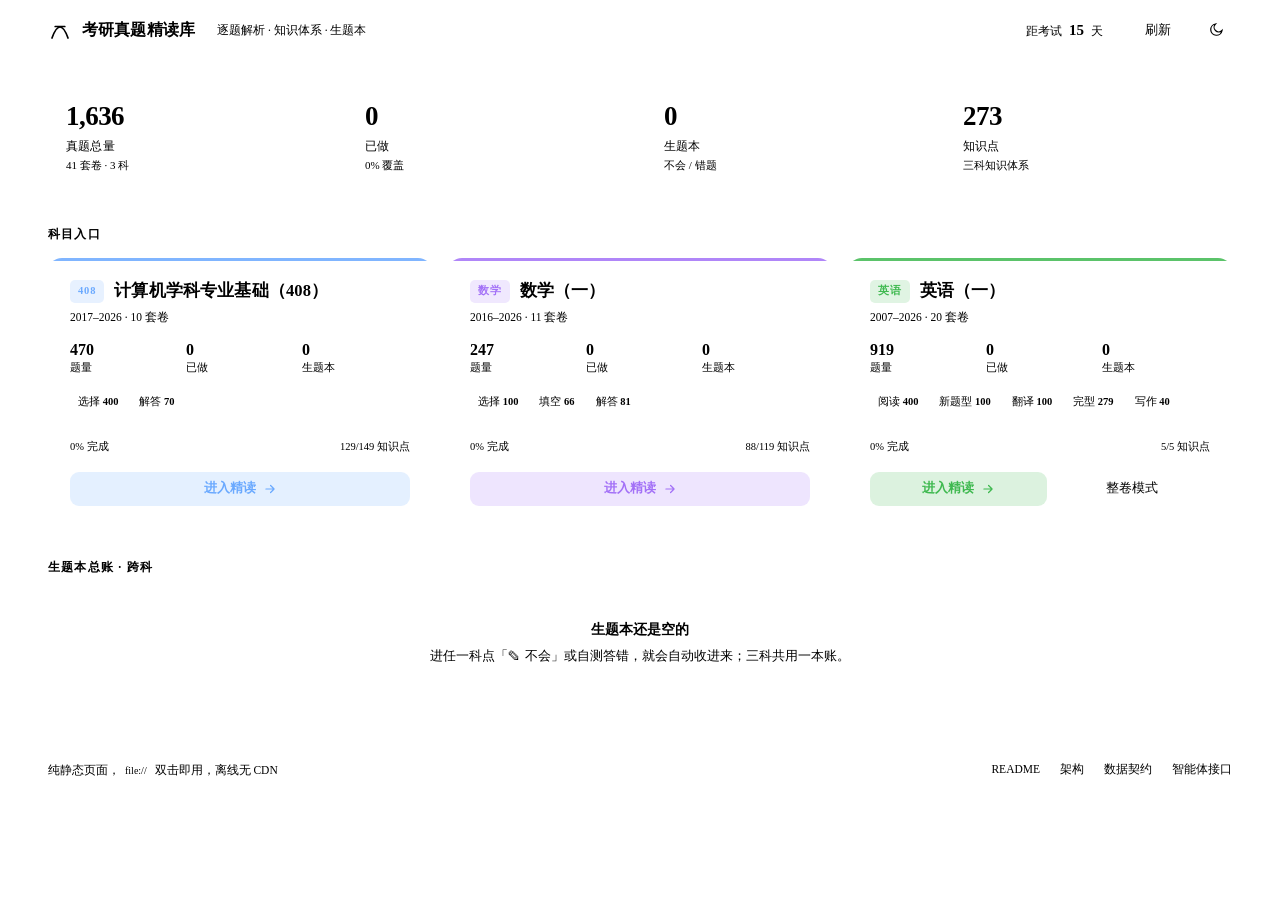
==== index.html @ fe622fd7 "初始提交：考研真题精读库（英语一 / 数学一 / 408） 三科真题逐题解析，纯静态离线可用。  - 总入口 index.html：跨科总览 + 三科卡片 + 生题本总账 + 倒计时 - subjec" ====
<!DOCTYPE html>
<html lang="zh-CN" data-theme="dark">
<head>
<meta charset="utf-8">
<meta name="viewport" content="width=device-width, initial-scale=1, viewport-fit=cover">
<meta name="color-scheme" content="dark light">
<title>考研真题精读库 · 英语一 / 数学一 / 408</title>
<meta name="description" content="2016–2026 考研英语（一）、数学（一）、408 计算机学科专业基础 —— 逐题解析、知识体系、生题本。纯静态离线可用。">
<link rel="icon" href="data:image/svg+xml,%3Csvg xmlns='http://www.w3.org/2000/svg' viewBox='0 0 24 24'%3E%3Crect width='24' height='24' rx='5' fill='%230f1115'/%3E%3Cpath d='M4 20c2.5-7 5.5-11 8-11s5.5 4 8 11' stroke='%236aa9ff' stroke-width='1.8' fill='none' stroke-linecap='round' stroke-linejoin='round'/%3E%3Cpath d='M7.2 8.5h9.6' stroke='%236aa9ff' stroke-width='1.8' stroke-linecap='round'/%3E%3C/svg%3E">
<link rel="stylesheet" href="shared/hub.css">
</head>
<body>

<!-- ================= 顶栏 ================= -->
<header class="topbar">
  <div class="wrap">
    <div class="brand">
      <svg class="logo" viewBox="0 0 24 24" fill="none" stroke="currentColor" stroke-width="1.7"
           stroke-linecap="round" stroke-linejoin="round" aria-hidden="true">
        <path d="M4 20c2.5-7 5.5-11 8-11s5.5 4 8 11"/>
        <path d="M7.2 8.5h9.6"/>
      </svg>
      <span class="brand-t">考研真题精读库</span>
      <span class="brand-s">逐题解析 · 知识体系 · 生题本</span>
    </div>
    <div class="spacer"></div>
    <div class="countdown" id="countdown">距考试 <b>—</b> 天</div>
    <button id="btn-refresh" class="tbtn" type="button" title="重新读取各科进度">刷新</button>
    <button id="btn-theme" class="tbtn icon" type="button" title="切换深浅色"></button>
  </div>
</header>

<main class="wrap">

  <!-- ================= 总览 ================= -->
  <section class="overview" id="overview" aria-label="总览"></section>

  <!-- ================= 三科入口 ================= -->
  <h2 class="sec-h">科目入口</h2>
  <section class="cards" id="cards" aria-label="科目"></section>

  <!-- ================= 生题本总账 ================= -->
  <h2 class="sec-h">生题本总账 · 跨科</h2>
  <div id="wbm"></div>

  <!-- ================= 页脚 ================= -->
  <footer class="foot">
    <span>纯静态页面，<kbd>file://</kbd> 双击即用，离线无 CDN</span>
    <span class="spacer"></span>
    <a href="README.md">README</a>
    <a href="docs/ARCHITECTURE.md">架构</a>
    <a href="docs/DATA-SCHEMA.md">数据契约</a>
    <a href="docs/AGENT.md">智能体接口</a>
  </footer>
</main>

<script src="data/manifest.js"></script>
<script src="shared/hub.js"></script>
</body>
</html>
---- shared/hub.css ----
/* ============================================================
   考研真题精读库 · 总入口样式
   自包含（不依赖 subjects/*/assets/style.css），令牌与各科一致
   ============================================================ */

:root {
  --bg:        #0f1115;
  --bg-soft:   #13161c;
  --card:      #171a21;
  --card-2:    #1b1f27;
  --card-3:    #20242e;
  --line:      #262b36;
  --line-soft: #1e222b;
  --fg:        #e6e9ef;
  --fg-mid:    #b9c0cd;
  --fg-dim:    #9aa4b2;
  --fg-faint:  #6b7482;
  --accent:    #6aa9ff;
  --accent-dim: rgba(106, 169, 255, .14);
  --ok:        #3fb950;
  --ok-dim:    rgba(63, 185, 80, .14);
  --bad:       #f85149;
  --bad-dim:   rgba(248, 81, 73, .14);
  --warn:      #d29922;
  --warn-dim:  rgba(210, 153, 34, .14);
  --purple:    #a371f7;
  --cyan:      #39c5cf;
  --shadow:    0 8px 28px rgba(0, 0, 0, .42);

  --ui: -apple-system, "Segoe UI", "Microsoft YaHei", "PingFang SC",
        "Hiragino Sans GB", "Source Han Sans SC", sans-serif;
  --mono: ui-monospace, "Cascadia Mono", Consolas, "Courier New", monospace;
}

html[data-theme="light"] {
  --bg:        #f6f7f9;
  --bg-soft:   #eff1f4;
  --card:      #ffffff;
  --card-2:    #f7f8fa;
  --card-3:    #eef0f4;
  --line:      #dfe3ea;
  --line-soft: #e9ecf1;
  --fg:        #14171c;
  --fg-mid:    #3d4450;
  --fg-dim:    #5c6472;
  --fg-faint:  #8b93a1;
  --accent:    #2563eb;
  --accent-dim: rgba(37, 99, 235, .10);
  --ok:        #1a7f37;
  --ok-dim:    rgba(26, 127, 55, .10);
  --bad:       #cf222e;
  --bad-dim:   rgba(207, 34, 46, .10);
  --warn:      #9a6700;
  --warn-dim:  rgba(154, 103, 0, .10);
  --shadow:    0 6px 20px rgba(15, 20, 30, .10);
}

*, *::before, *::after { box-sizing: border-box; }

html, body { margin: 0; padding: 0; }

body {
  background: var(--bg);
  color: var(--fg);
  font-family: var(--ui);
  font-size: 14px;
  line-height: 1.6;
  -webkit-font-smoothing: antialiased;
  min-height: 100vh;
  display: flex;
  flex-direction: column;
}

a { color: inherit; text-decoration: none; }

.wrap {
  width: 100%;
  max-width: 1240px;
  margin: 0 auto;
  padding: 0 28px;
}

/* ---------------- 顶栏 ---------------- */
.topbar {
  position: sticky;
  top: 0;
  z-index: 20;
  background: color-mix(in srgb, var(--bg) 88%, transparent);
  backdrop-filter: blur(14px);
  border-bottom: 1px solid var(--line);
}

.topbar .wrap {
  display: flex;
  align-items: center;
  gap: 16px;
  height: 60px;
}

.brand {
  display: flex;
  align-items: center;
  gap: 10px;
  min-width: 0;
}

.brand .logo {
  width: 24px; height: 24px;
  color: var(--accent);
  flex: 0 0 auto;
}

.brand-t {
  font-size: 16px;
  font-weight: 650;
  letter-spacing: .01em;
  white-space: nowrap;
}

.brand-s {
  font-size: 11.5px;
  color: var(--fg-faint);
  padding-left: 12px;
  border-left: 1px solid var(--line);
  white-space: nowrap;
}

.spacer { flex: 1 1 auto; }

.countdown {
  display: flex;
  align-items: baseline;
  gap: 7px;
  font-size: 12px;
  color: var(--fg-dim);
  padding: 6px 13px;
  border: 1px solid var(--line);
  border-radius: 999px;
  background: var(--card);
  white-space: nowrap;
}

.countdown b {
  font-family: var(--mono);
  font-size: 15px;
  font-weight: 700;
  color: var(--accent);
  font-variant-numeric: tabular-nums;
}

.tbtn {
  height: 32px;
  padding: 0 13px;
  border: 1px solid var(--line);
  border-radius: 8px;
  background: var(--card);
  color: var(--fg-mid);
  font: inherit;
  font-size: 12.5px;
  cursor: pointer;
  display: inline-flex;
  align-items: center;
  gap: 6px;
  transition: background .14s, border-color .14s, color .14s;
}

.tbtn:hover { background: var(--card-3); color: var(--fg); border-color: var(--fg-faint); }
.tbtn.icon { width: 32px; padding: 0; justify-content: center; }
.tbtn svg { width: 16px; height: 16px; }

/* ---------------- 总览条 ---------------- */
.overview {
  margin: 26px 0 4px;
  display: grid;
  grid-template-columns: repeat(auto-fit, minmax(180px, 1fr));
  gap: 12px;
}

.ov {
  background: var(--card);
  border: 1px solid var(--line);
  border-radius: 12px;
  padding: 15px 18px 16px;
  position: relative;
  overflow: hidden;
}

.ov::before {
  content: "";
  position: absolute;
  inset: 0 auto 0 0;
  width: 3px;
  background: var(--accent);
  opacity: .7;
}

.ov.ok::before   { background: var(--ok); }
.ov.warn::before { background: var(--warn); }
.ov.bad::before  { background: var(--bad); }

.ov-n {
  font-family: var(--mono);
  font-size: 27px;
  font-weight: 700;
  line-height: 1.15;
  letter-spacing: -.02em;
  font-variant-numeric: tabular-nums;
}

.ov-l {
  font-size: 11.5px;
  color: var(--fg-dim);
  margin-top: 5px;
  letter-spacing: .02em;
}

.ov-s {
  font-size: 11px;
  color: var(--fg-faint);
  margin-top: 2px;
}

/* ---------------- 科目卡片 ---------------- */
.sec-h {
  display: flex;
  align-items: baseline;
  gap: 10px;
  margin: 34px 0 14px;
  font-size: 12px;
  font-weight: 600;
  color: var(--fg-faint);
  letter-spacing: .10em;
  text-transform: uppercase;
}

.sec-h::after {
  content: "";
  flex: 1 1 auto;
  height: 1px;
  background: var(--line);
}

.cards {
  display: grid;
  grid-template-columns: repeat(auto-fit, minmax(320px, 1fr));
  gap: 16px;
}

.card {
  display: flex;
  flex-direction: column;
  background: var(--card);
  border: 1px solid var(--line);
  border-radius: 14px;
  padding: 20px 22px 18px;
  transition: border-color .16s, transform .16s, box-shadow .16s;
  position: relative;
  overflow: hidden;
}

.card:hover {
  border-color: var(--fg-faint);
  transform: translateY(-2px);
  box-shadow: var(--shadow);
}

.card::after {
  content: "";
  position: absolute;
  inset: 0 0 auto 0;
  height: 3px;
  background: var(--sc, var(--accent));
  opacity: .85;
}

.card[data-id="408"]     { --sc: #6aa9ff; }
.card[data-id="math"]    { --sc: #a371f7; }
.card[data-id="english"] { --sc: #3fb950; }

.card-h {
  display: flex;
  align-items: center;
  gap: 10px;
  margin-bottom: 3px;
}

.card-badge {
  font-family: var(--mono);
  font-size: 10.5px;
  font-weight: 700;
  letter-spacing: .08em;
  padding: 3px 8px;
  border-radius: 5px;
  background: color-mix(in srgb, var(--sc) 16%, transparent);
  color: var(--sc);
  flex: 0 0 auto;
}

.card-t {
  font-size: 16.5px;
  font-weight: 640;
  letter-spacing: .01em;
}

.card-span {
  font-family: var(--mono);
  font-size: 11.5px;
  color: var(--fg-faint);
  margin-bottom: 14px;
}

.card-stats {
  display: grid;
  grid-template-columns: repeat(3, 1fr);
  gap: 8px;
  margin-bottom: 14px;
}

.cs-n {
  font-family: var(--mono);
  font-size: 16px;
  font-weight: 700;
  color: var(--fg);
  font-variant-numeric: tabular-nums;
  line-height: 1.2;
}

.cs-l {
  font-size: 10.5px;
  color: var(--fg-faint);
  margin-top: 1px;
}

.tabs-row {
  display: flex;
  flex-wrap: wrap;
  gap: 5px;
  margin-bottom: 14px;
}

.chip {
  font-family: var(--mono);
  font-size: 10.5px;
  padding: 3px 8px;
  border-radius: 999px;
  background: var(--card-2);
  border: 1px solid var(--line-soft);
  color: var(--fg-dim);
  white-space: nowrap;
}

.chip b { color: var(--fg-mid); font-weight: 700; }

.prog {
  height: 5px;
  border-radius: 999px;
  background: var(--card-3);
  overflow: hidden;
  margin-bottom: 6px;
}

.prog i {
  display: block;
  height: 100%;
  border-radius: 999px;
  background: var(--sc, var(--accent));
  transition: width .35s ease;
}

.prog-meta {
  display: flex;
  justify-content: space-between;
  font-size: 10.5px;
  color: var(--fg-faint);
  font-family: var(--mono);
  margin-bottom: 16px;
}

.card-f {
  display: flex;
  gap: 8px;
  margin-top: auto;
}

.btn {
  flex: 1 1 auto;
  height: 34px;
  display: inline-flex;
  align-items: center;
  justify-content: center;
  gap: 7px;
  border-radius: 9px;
  font-size: 13px;
  font-weight: 550;
  border: 1px solid var(--line);
  background: var(--card-2);
  color: var(--fg-mid);
  transition: background .14s, color .14s, border-color .14s;
  cursor: pointer;
}

.btn:hover { background: var(--card-3); color: var(--fg); }

.btn.primary {
  background: color-mix(in srgb, var(--sc) 18%, transparent);
  border-color: color-mix(in srgb, var(--sc) 42%, transparent);
  color: var(--sc);
  font-weight: 620;
}

.btn.primary:hover {
  background: color-mix(in srgb, var(--sc) 26%, transparent);
  color: var(--sc);
}

.btn svg { width: 14px; height: 14px; }

/* ---------------- 生题本总账 ---------------- */
.wb-empty {
  border: 1px dashed var(--line);
  border-radius: 12px;
  padding: 28px 22px;
  text-align: center;
  color: var(--fg-faint);
  font-size: 12.5px;
  background: var(--card);
}

.wb-empty b { color: var(--fg-mid); display: block; font-size: 13.5px; margin-bottom: 6px; }

.wb-groups {
  display: grid;
  grid-template-columns: repeat(auto-fit, minmax(340px, 1fr));
  gap: 14px;
}

.wb-g {
  border: 1px solid var(--line);
  border-radius: 12px;
  background: var(--card);
  overflow: hidden;
}

.wb-gh {
  display: flex;
  align-items: center;
  gap: 9px;
  padding: 11px 15px;
  border-bottom: 1px solid var(--line-soft);
  background: var(--card-2);
  font-size: 12.5px;
}

.wb-gc {
  margin-left: auto;
  font-family: var(--mono);
  font-size: 10.5px;
  color: var(--fg-faint);
}

.wb-row {
  display: flex;
  align-items: center;
  gap: 9px;
  padding: 8px 15px;
  font-size: 12px;
  color: var(--fg-mid);
  border-bottom: 1px solid var(--line-soft);
}

.wb-row:last-child { border-bottom: 0; }
.wb-row:hover { background: var(--card-2); }

.wb-y { font-family: var(--mono); font-size: 10.5px; color: var(--accent); flex: 0 0 auto; }
.wb-n { font-family: var(--mono); font-size: 10.5px; color: var(--fg-faint); flex: 0 0 auto; }
.wb-t { flex: 1 1 auto; min-width: 0; overflow: hidden; text-overflow: ellipsis; white-space: nowrap; }

/* ---------------- 页脚 ---------------- */
.foot {
  margin-top: 44px;
  padding: 22px 0 34px;
  border-top: 1px solid var(--line);
  font-size: 11.5px;
  color: var(--fg-faint);
  display: flex;
  flex-wrap: wrap;
  gap: 8px 20px;
  align-items: center;
}

.foot a { color: var(--fg-dim); border-bottom: 1px solid transparent; }
.foot a:hover { color: var(--accent); border-bottom-color: currentColor; }
.foot .spacer { flex: 1 1 auto; }

kbd {
  font-family: var(--mono);
  font-size: 10px;
  padding: 1px 5px;
  border-radius: 4px;
  border: 1px solid var(--line);
  background: var(--card-2);
  color: var(--fg-dim);
}

@media (max-width: 720px) {
  .wrap { padding: 0 16px; }
  .brand-s { display: none; }
  .cards { grid-template-columns: 1fr; }
  .overview { grid-template-columns: repeat(2, 1fr); }
}
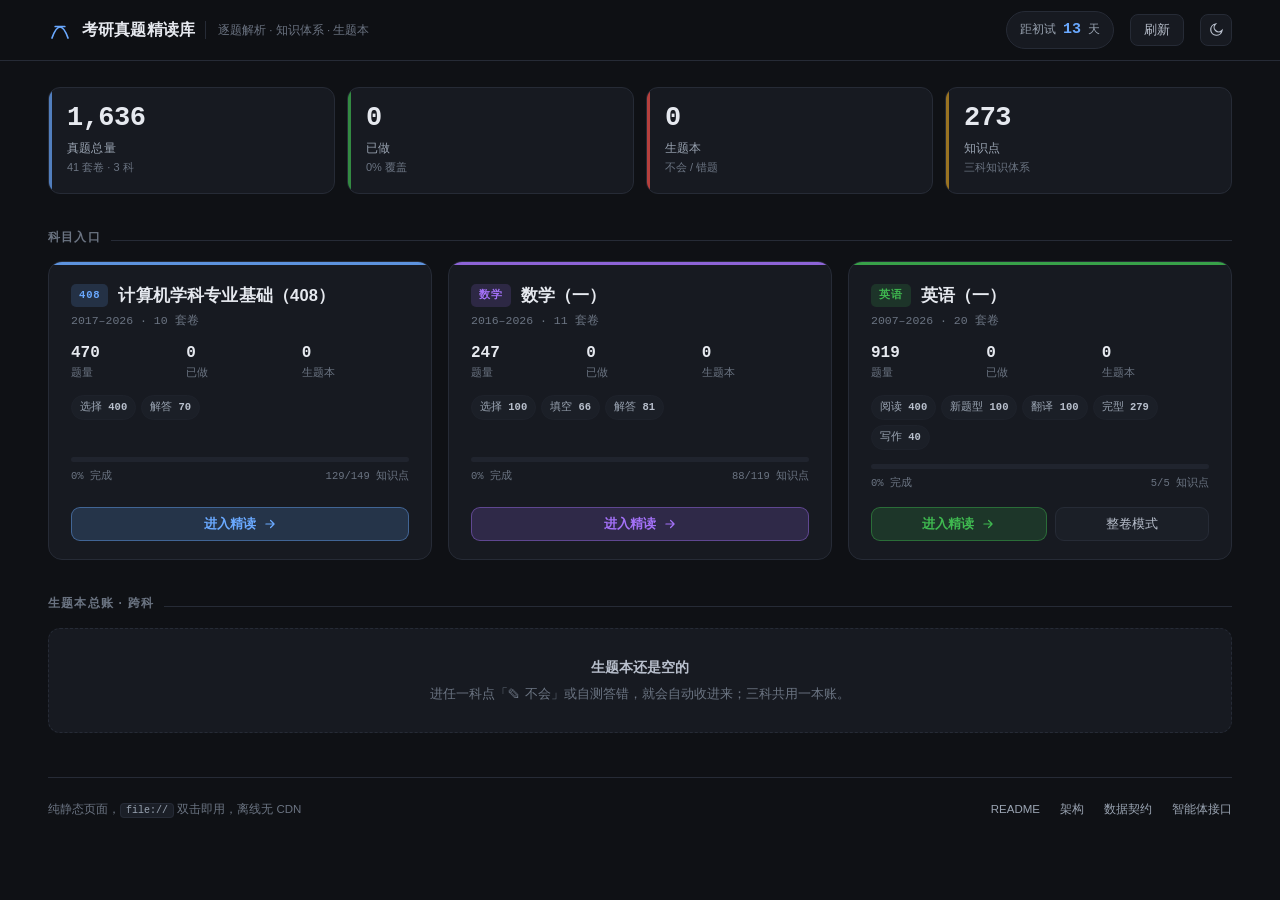
==== commit 30c8ef19: "修正初试倒计时并优化科目导航与408布局" ====
--- a/index.html
+++ b/index.html
@@ -24,7 +24,7 @@
       <span class="brand-s">逐题解析 · 知识体系 · 生题本</span>
     </div>
     <div class="spacer"></div>
-    <div class="countdown" id="countdown">距考试 <b>—</b> 天</div>
+    <div class="countdown" id="countdown">距初试 <b>—</b> 天</div>
     <button id="btn-refresh" class="tbtn" type="button" title="重新读取各科进度">刷新</button>
     <button id="btn-theme" class="tbtn icon" type="button" title="切换深浅色"></button>
   </div>
--- a/shared/hub.css
+++ b/shared/hub.css
@@ -1,6 +1,6 @@
 /* ============================================================
    考研真题精读库 · 总入口样式
-   自包含（不依赖 subjects/*/assets/style.css），令牌与各科一致
+   自包含（不依赖各科 assets/style.css），令牌与三科逐字一致
    ============================================================ */
 
 :root {
@@ -336,6 +336,8 @@
   flex-wrap: wrap;
   gap: 5px;
   margin-bottom: 14px;
+  min-height: 48px;          /* 预留两行，三科卡片高度对齐 */
+  align-content: flex-start;
 }
 
 .chip {
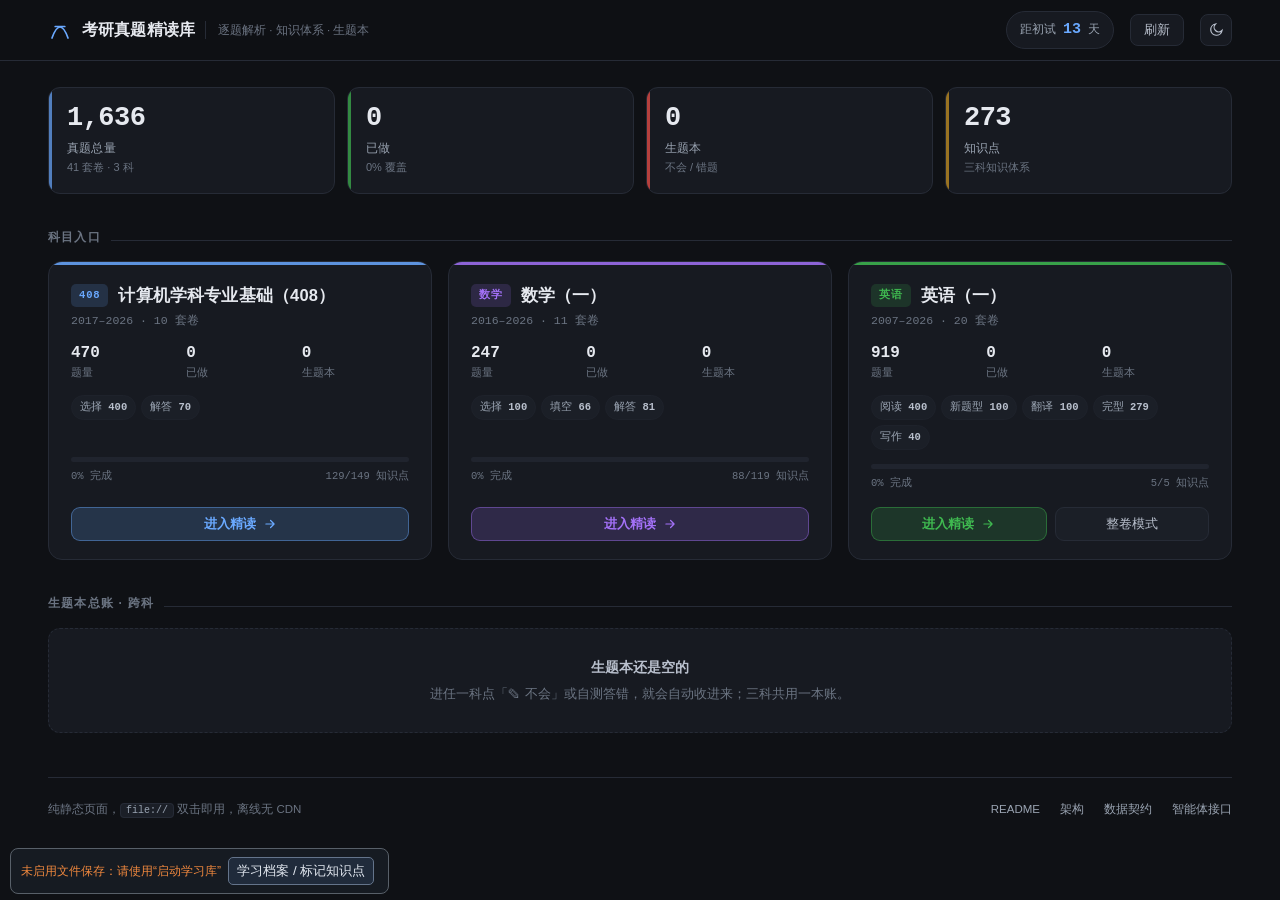
==== commit 6e835568: "实现学习档案自动文件持久化并迁入三科个人记录" ====
--- a/index.html
+++ b/index.html
@@ -8,6 +8,8 @@
 <meta name="description" content="2016–2026 考研英语（一）、数学（一）、408 计算机学科专业基础 —— 逐题解析、知识体系、生题本。纯静态离线可用。">
 <link rel="icon" href="data:image/svg+xml,%3Csvg xmlns='http://www.w3.org/2000/svg' viewBox='0 0 24 24'%3E%3Crect width='24' height='24' rx='5' fill='%230f1115'/%3E%3Cpath d='M4 20c2.5-7 5.5-11 8-11s5.5 4 8 11' stroke='%236aa9ff' stroke-width='1.8' fill='none' stroke-linecap='round' stroke-linejoin='round'/%3E%3Cpath d='M7.2 8.5h9.6' stroke='%236aa9ff' stroke-width='1.8' stroke-linecap='round'/%3E%3C/svg%3E">
 <link rel="stylesheet" href="shared/hub.css">
+<script>if (location.protocol === "http:" && /^(127\.0\.0\.1|localhost)$/.test(location.hostname)) document.write("<script src=\"/api/bootstrap.js\"><\/script>");</script>
+<script src="shared/study-storage.js"></script>
 </head>
 <body>
 
